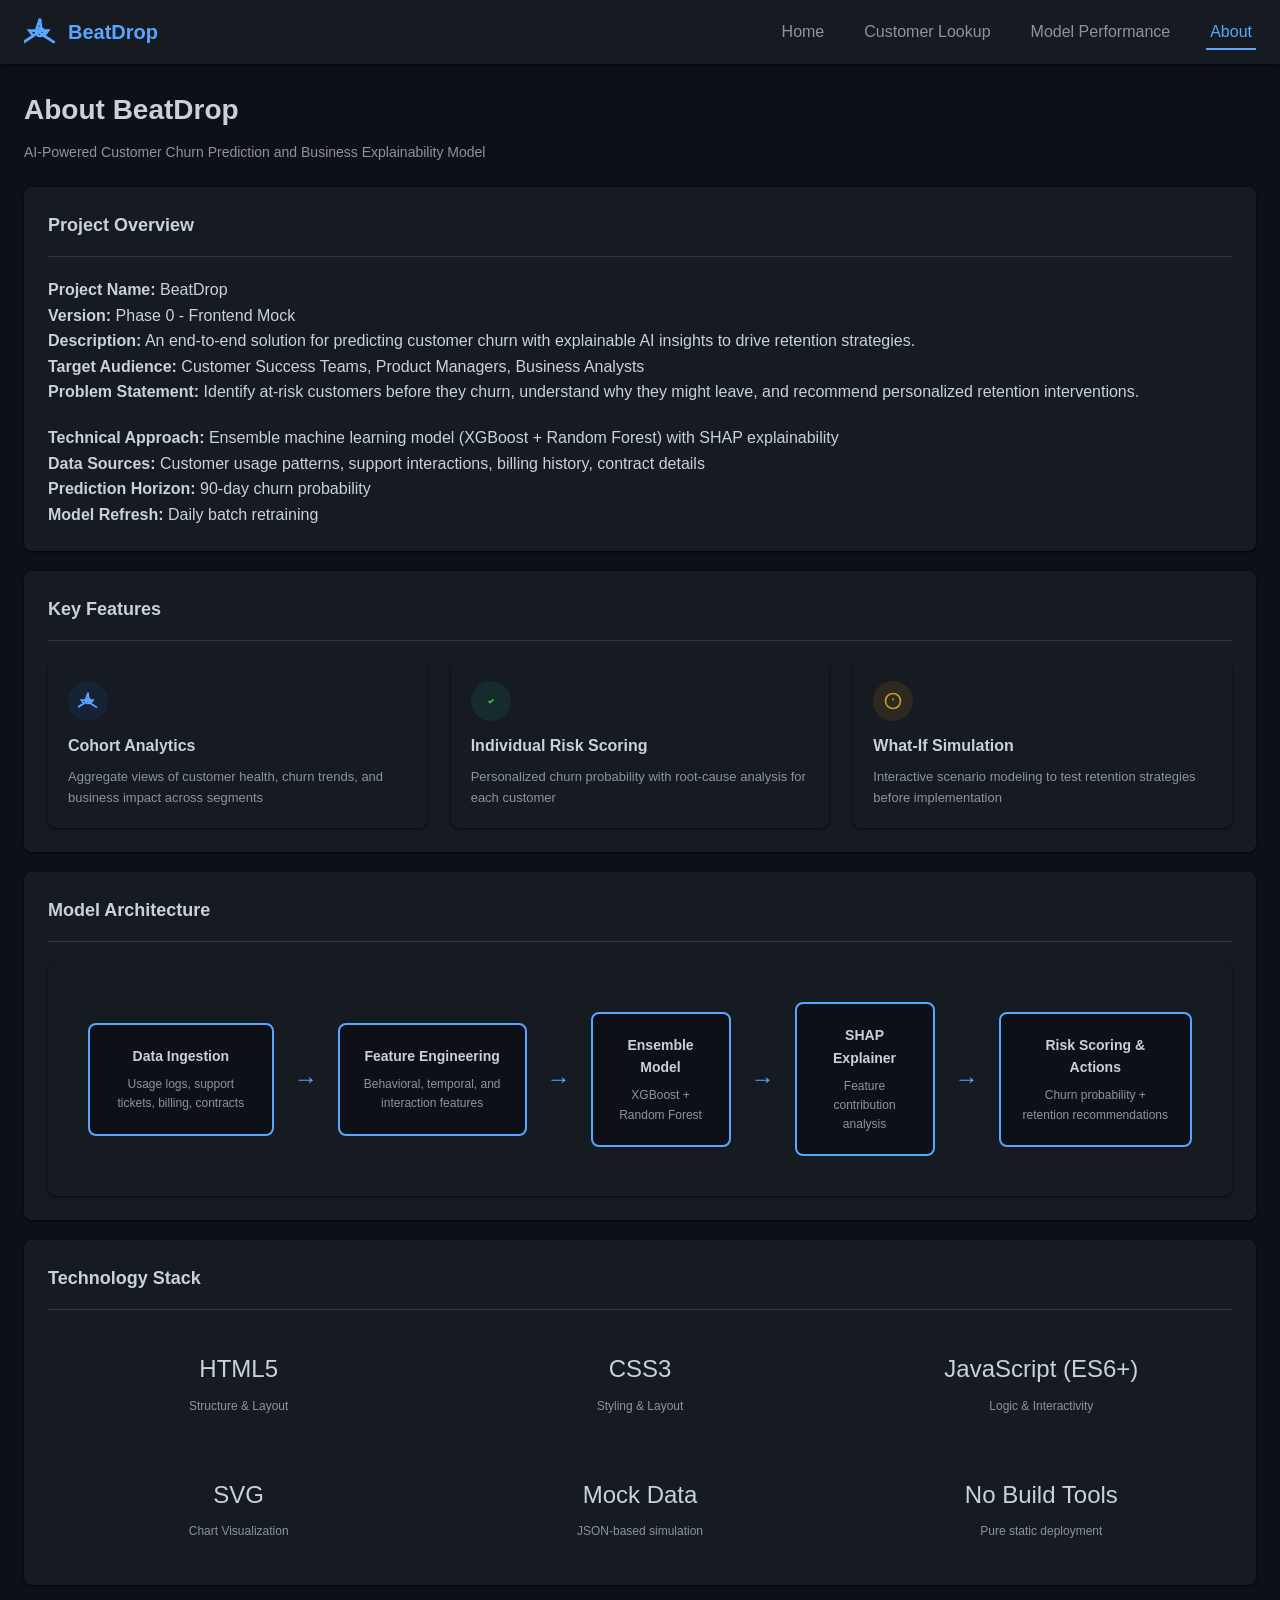
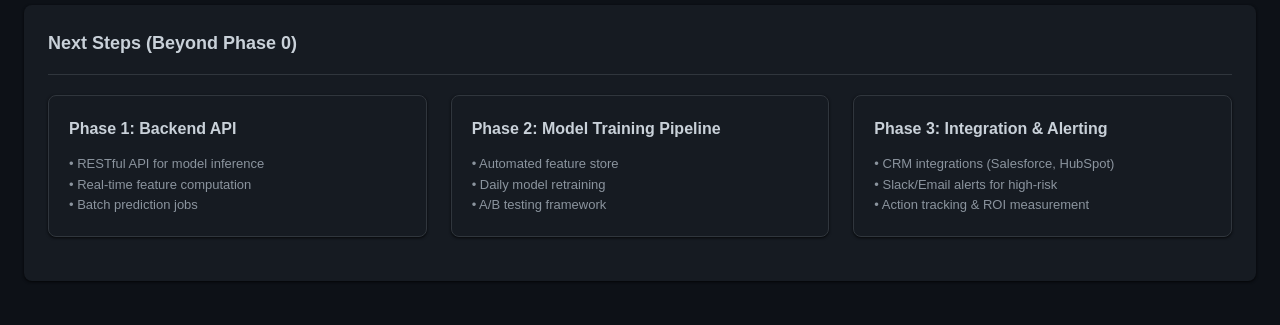
==== frontend/about.html @ 59d6cbef "Frontend creation" ====
<!DOCTYPE html>
<html lang="en">
<head>
  <meta charset="UTF-8">
  <meta name="viewport" content="width=device-width, initial-scale=1.0">
  <title>BeatDrop - About</title>
  <link rel="stylesheet" href="./css/styles.css">
</head>
<body>
  <nav class="navbar">
    <div class="nav-container">
      <a href="index.html" class="nav-brand">
        <svg viewBox="0 0 24 24" fill="none" stroke="currentColor" stroke-width="2">
          <path d="M12 2l-3 9h9l-3 4 8 5-12-8-12 8 8-5-3-4h9z"></path>
          <circle cx="12" cy="12" r="3"></circle>
        </svg>
        <span>BeatDrop</span>
      </a>
      <ul class="nav-links">
        <li><a href="index.html" data-page="home">Home</a></li>
        <li><a href="customer-lookup.html" data-page="customer-lookup">Customer Lookup</a></li>
        <li><a href="model-performance.html" data-page="model-performance">Model Performance</a></li>
        <li><a href="about.html" class="active" data-page="about">About</a></li>
      </ul>
    </div>
  </nav>

  <div class="container">
    <div class="page-header">
      <h1 class="page-title">About BeatDrop</h1>
      <p class="page-subtitle">AI-Powered Customer Churn Prediction and Business Explainability Model</p>
    </div>

    <div class="card mb-4">
      <div class="card-header">
        <h3 class="card-title">Project Overview</h3>
      </div>
      <div class="grid">
        <div>
          <p><strong>Project Name:</strong> BeatDrop</p>
          <p><strong>Version:</strong> Phase 0 - Frontend Mock</p>
          <p><strong>Description:</strong> An end-to-end solution for predicting customer churn with explainable AI insights to drive retention strategies.</p>
          <p><strong>Target Audience:</strong> Customer Success Teams, Product Managers, Business Analysts</p>
          <p><strong>Problem Statement:</strong> Identify at-risk customers before they churn, understand why they might leave, and recommend personalized retention interventions.</p>
        </div>
        <div>
          <p><strong>Technical Approach:</strong> Ensemble machine learning model (XGBoost + Random Forest) with SHAP explainability</p>
          <p><strong>Data Sources:</strong> Customer usage patterns, support interactions, billing history, contract details</p>
          <p><strong>Prediction Horizon:</strong> 90-day churn probability</p>
          <p><strong>Model Refresh:</strong> Daily batch retraining</p>
        </div>
      </div>
    </div>

    <div class="card mb-4">
      <div class="card-header">
        <h3 class="card-title">Key Features</h3>
      </div>
      <div class="grid grid-3" style="gap: 24px;">
        <div class="stat-card" style="padding: 20px;">
          <div class="stat-icon icon-primary">
            <svg viewBox="0 0 24 24" fill="none" stroke="currentColor" stroke-width="2">
              <path d="M12 2l-3 9h9l-3 4 8 5-12-8-12 8 8-5-3-4h9z"></path>
              <circle cx="12" cy="12" r="3"></circle>
            </svg>
          </div>
          <h4 style="margin: 12px 0 8px 0;">Cohort Analytics</h4>
          <p style="font-size: 13px; color: var(--text-secondary);">
            Aggregate views of customer health, churn trends, and business impact across segments
          </p>
        </div>

        <div class="stat-card" style="padding: 20px;">
          <div class="stat-icon icon-success">
            <svg viewBox="0 0 24 24" fill="none" stroke="currentColor" stroke-width="2">
              <path d="M9 12l2 2 4-4"></path>
            </svg>
          </div>
          <h4 style="margin: 12px 0 8px 0;">Individual Risk Scoring</h4>
          <p style="font-size: 13px; color: var(--text-secondary);">
            Personalized churn probability with root-cause analysis for each customer
          </p>
        </div>

        <div class="stat-card" style="padding: 20px;">
          <div class="stat-icon icon-warning">
            <svg viewBox="0 0 24 24" fill="none" stroke="currentColor" stroke-width="2">
              <path d="M12 9v2m0 4h.01M21 12a9 9 0 11-18 0 9 9 0 0118 0z"></path>
            </svg>
          </div>
          <h4 style="margin: 12px 0 8px 0;">What-If Simulation</h4>
          <p style="font-size: 13px; color: var(--text-secondary);">
            Interactive scenario modeling to test retention strategies before implementation
          </p>
        </div>
      </div>
    </div>

    <div class="card mb-4">
      <div class="card-header">
        <h3 class="card-title">Model Architecture</h3>
      </div>
      <div class="arch-diagram">
        <div class="arch-flow">
          <div class="arch-box">
            <h4>Data Ingestion</h4>
            <p>Usage logs, support tickets, billing, contracts</p>
          </div>
          <div class="arch-arrow">→</div>
          <div class="arch-box">
            <h4>Feature Engineering</h4>
            <p>Behavioral, temporal, and interaction features</p>
          </div>
          <div class="arch-arrow">→</div>
          <div class="arch-box">
            <h4>Ensemble Model</h4>
            <p>XGBoost + Random Forest</p>
          </div>
          <div class="arch-arrow">→</div>
          <div class="arch-box">
            <h4>SHAP Explainer</h4>
            <p>Feature contribution analysis</p>
          </div>
          <div class="arch-arrow">→</div>
          <div class="arch-box">
            <h4>Risk Scoring & Actions</h4>
            <p>Churn probability + retention recommendations</p>
          </div>
        </div>
      </div>
    </div>

    <div class="card mb-4">
      <div class="card-header">
        <h3 class="card-title">Technology Stack</h3>
      </div>
      <div class="grid grid-3">
        <div style="text-align: center; padding: 20px;">
          <div style="font-size: 24px; margin-bottom: 8px;">HTML5</div>
          <p style="font-size: 12px; color: var(--text-secondary);">Structure & Layout</p>
        </div>
        <div style="text-align: center; padding: 20px;">
          <div style="font-size: 24px; margin-bottom: 8px;">CSS3</div>
          <p style="font-size: 12px; color: var(--text-secondary);">Styling & Layout</p>
        </div>
        <div style="text-align: center; padding: 20px;">
          <div style="font-size: 24px; margin-bottom: 8px;">JavaScript (ES6+)</div>
          <p style="font-size: 12px; color: var(--text-secondary);">Logic & Interactivity</p>
        </div>
        <div style="text-align: center; padding: 20px;">
          <div style="font-size: 24px; margin-bottom: 8px;">SVG</div>
          <p style="font-size: 12px; color: var(--text-secondary);">Chart Visualization</p>
        </div>
        <div style="text-align: center; padding: 20px;">
          <div style="font-size: 24px; margin-bottom: 8px;">Mock Data</div>
          <p style="font-size: 12px; color: var(--text-secondary);">JSON-based simulation</p>
        </div>
        <div style="text-align: center; padding: 20px;">
          <div style="font-size: 24px; margin-bottom: 8px;">No Build Tools</div>
          <p style="font-size: 12px; color: var(--text-secondary);">Pure static deployment</p>
        </div>
      </div>
    </div>

    <div class="card">
      <div class="card-header">
        <h3 class="card-title">Next Steps (Beyond Phase 0)</h3>
      </div>
      <div style="display: grid; grid-template-columns: repeat(auto-fit, minmax(260px, 1fr)); gap: 24px;">
        <div class="card" style="padding: 20px; border: 1px solid var(--border); border-radius: 8px;">
          <h4 style="margin: 0 0 12px 0;">Phase 1: Backend API</h4>
          <p style="font-size: 13px; color: var(--text-secondary); margin: 0;">
            • RESTful API for model inference<br>
            • Real-time feature computation<br>
            • Batch prediction jobs
          </p>
        </div>
        <div class="card" style="padding: 20px; border: 1px solid var(--border); border-radius: 8px;">
          <h4 style="margin: 0 0 12px 0;">Phase 2: Model Training Pipeline</h4>
          <p style="font-size: 13px; color: var(--text-secondary); margin: 0;">
            • Automated feature store<br>
            • Daily model retraining<br>
            • A/B testing framework
          </p>
        </div>
        <div class="card" style="padding: 20px; border: 1px solid var(--border); border-radius: 8px;">
          <h4 style="margin: 0 0 12px 0;">Phase 3: Integration & Alerting</h4>
          <p style="font-size: 13px; color: var(--text-secondary); margin: 0;">
            • CRM integrations (Salesforce, HubSpot)<br>
            • Slack/Email alerts for high-risk<br>
            • Action tracking & ROI measurement
          </p>
        </div>
      </div>
    </div>
  </div>

  <script src="./js/config.js"></script>
  <script src="./js/api.js"></script>
  <script src="./js/mock-data.js"></script>
  <script src="./js/main.js"></script>
</body>
</html>
---- frontend/css/styles.css ----
/* BeatDrop Dashboard Styles */

:root {
  --primary: #58a6ff;
  --primary-dark: #3182ce;
  --primary-light: #79c0ff;
  --secondary: #8b949e;
  --success: #3fb950;
  --warning: #d29922;
  --danger: #f85149;
  --background: #0d1117;
  --surface: #161b22;
  --text-primary: #c9d1d9;
  --text-secondary: #8b949e;
  --border: #30363d;
  --border-radius: 8px;
  --shadow: 0 1px 3px rgba(0, 0, 0, 0.5), 0 1px 2px rgba(0, 0, 0, 0.3);
  --shadow-lg: 0 10px 15px -3px rgba(0, 0, 0, 0.5), 0 4px 6px -2px rgba(0, 0, 0, 0.3);
}

* {
  margin: 0;
  padding: 0;
  box-sizing: border-box;
}

body {
  font-family: 'Inter', -apple-system, BlinkMacSystemFont, 'Segoe UI', Roboto, Oxygen, Ubuntu, Cantarell, sans-serif;
  background: var(--background);
  color: var(--text-primary);
  line-height: 1.6;
  min-height: 100vh;
}

/* Navigation */
.navbar {
  background: var(--surface);
  box-shadow: var(--shadow);
  position: sticky;
  top: 0;
  z-index: 100;
  padding: 0 24px;
}

.nav-container {
  max-width: 1400px;
  margin: 0 auto;
  display: flex;
  justify-content: space-between;
  align-items: center;
  height: 64px;
}

.nav-brand {
  display: flex;
  align-items: center;
  gap: 12px;
  font-size: 20px;
  font-weight: 700;
  color: var(--primary);
  text-decoration: none;
}

.nav-brand svg {
  width: 32px;
  height: 32px;
}

.nav-links {
  display: flex;
  gap: 32px;
  list-style: none;
}

.nav-links a {
  text-decoration: none;
  color: var(--text-secondary);
  font-weight: 500;
  padding: 8px 4px;
  border-bottom: 2px solid transparent;
  transition: all 0.2s ease;
}

.nav-links a:hover,
.nav-links a.active {
  color: var(--primary);
  border-bottom-color: var(--primary);
}

/* Main Layout */
.container {
  max-width: 1400px;
  margin: 0 auto;
  padding: 24px;
}

.page-header {
  margin-bottom: 24px;
}

.page-title {
  font-size: 28px;
  font-weight: 700;
  color: var(--text-primary);
  margin-bottom: 8px;
}

.page-subtitle {
  color: var(--text-secondary);
  font-size: 14px;
}

/* Grid System */
.grid {
  display: grid;
  gap: 20px;
}

.grid-4 {
  grid-template-columns: repeat(4, 1fr);
}

.grid-3 {
  grid-template-columns: repeat(3, 1fr);
}

.grid-2 {
  grid-template-columns: repeat(2, 1fr);
}

.grid-auto {
  grid-template-columns: 2fr 1fr;
}

/* Stat Cards */
.stat-card {
  background: var(--surface);
  border-radius: var(--border-radius);
  padding: 20px;
  box-shadow: var(--shadow);
  transition: transform 0.2s ease, box-shadow 0.2s ease;
}

.stat-card:hover {
  transform: translateY(-2px);
  box-shadow: var(--shadow-lg);
}

.stat-card .stat-label {
  font-size: 13px;
  color: var(--text-secondary);
  text-transform: uppercase;
  letter-spacing: 0.5px;
  margin-bottom: 8px;
}

.stat-card .stat-value {
  font-size: 32px;
  font-weight: 700;
  margin-bottom: 4px;
}

.stat-card .stat-change {
  font-size: 12px;
  display: flex;
  align-items: center;
  gap: 4px;
}

.stat-card .stat-change.positive {
  color: var(--success);
}

.stat-card .stat-change.negative {
  color: var(--danger);
}

.stat-card .stat-icon {
  width: 40px;
  height: 40px;
  border-radius: 50%;
  display: flex;
  align-items: center;
  justify-content: center;
  margin-bottom: 12px;
}

.stat-card .stat-icon svg {
  width: 20px;
  height: 20px;
}

.icon-primary {
  background: rgba(37, 99, 235, 0.1);
  color: var(--primary);
}

.icon-success {
  background: rgba(16, 185, 128, 0.1);
  color: var(--success);
}

.icon-warning {
  background: rgba(245, 158, 11, 0.1);
  color: var(--warning);
}

.icon-danger {
  background: rgba(239, 68, 68, 0.1);
  color: var(--danger);
}

/* Cards */
.card {
  background: var(--surface);
  border-radius: var(--border-radius);
  padding: 24px;
  box-shadow: var(--shadow);
  margin-bottom: 20px;
}

.card-header {
  display: flex;
  justify-content: space-between;
  align-items: center;
  margin-bottom: 20px;
  padding-bottom: 16px;
  border-bottom: 1px solid var(--border);
}

.card-title {
  font-size: 18px;
  font-weight: 600;
  color: var(--text-primary);
}

.card-subtitle {
  font-size: 13px;
  color: var(--text-secondary);
}

/* Filters */
.filters {
  display: flex;
  gap: 12px;
  flex-wrap: wrap;
  margin-bottom: 20px;
}

.filter-btn {
  padding: 8px 16px;
  border: 1px solid var(--border);
  background: var(--surface);
  border-radius: 20px;
  font-size: 13px;
  cursor: pointer;
  transition: all 0.2s ease;
}

.filter-btn:hover,
.filter-btn.active {
  background: var(--primary);
  color: white;
  border-color: var(--primary);
}

/* Charts */
.chart-container {
  position: relative;
  height: 300px;
  margin-top: 16px;
}

.chart-wrapper {
  background: var(--surface);
  border-radius: var(--border-radius);
  padding: 20px;
  box-shadow: var(--shadow);
}

/* Tables */
.table-container {
  overflow-x: auto;
}

table {
  width: 100%;
  border-collapse: collapse;
}

th,
td {
  padding: 12px 16px;
  text-align: left;
  border-bottom: 1px solid var(--border);
}

th {
  font-size: 12px;
  text-transform: uppercase;
  letter-spacing: 0.5px;
  color: var(--text-secondary);
  font-weight: 600;
}

td {
  font-size: 14px;
}

tbody tr:hover {
  background: var(--background);
}

/* Forms & Controls */
.form-group {
  margin-bottom: 16px;
}

.form-label {
  display: block;
  font-size: 13px;
  font-weight: 500;
  margin-bottom: 6px;
  color: var(--text-primary);
}

.form-input {
  width: 100%;
  padding: 10px 12px;
  border: 1px solid var(--border);
  border-radius: var(--border-radius);
  font-size: 14px;
  transition: border-color 0.2s ease;
}

.form-input:focus {
  outline: none;
  border-color: var(--primary);
  box-shadow: 0 0 0 3px rgba(37, 99, 235, 0.1);
}

.slider-container {
  margin-bottom: 20px;
}

.slider-label {
  display: flex;
  justify-content: space-between;
  margin-bottom: 6px;
  font-size: 13px;
}

.slider-value {
  font-weight: 600;
  color: var(--primary);
}

.slider {
  width: 100%;
  height: 6px;
  -webkit-appearance: none;
  background: var(--border);
  border-radius: 3px;
  outline: none;
  cursor: pointer;
}

.slider::-webkit-slider-thumb {
  -webkit-appearation: none;
  width: 20px;
  height: 20px;
  background: var(--primary);
  border-radius: 50%;
  transition: transform 0.2s ease;
}

.slider::-webkit-slider-thumb:hover {
  transform: scale(1.2);
}

/* Buttons */
.btn {
  padding: 10px 20px;
  border: none;
  border-radius: var(--border-radius);
  font-size: 14px;
  font-weight: 500;
  cursor: pointer;
  transition: all 0.2s ease;
  display: inline-flex;
  align-items: center;
  gap: 8px;
}

.btn-primary {
  background: var(--primary);
  color: white;
}

.btn-primary:hover {
  background: var(--primary-dark);
}

.btn-secondary {
  background: var(--secondary);
  color: white;
}

.btn-outline {
  background: transparent;
  border: 1px solid var(--border);
  color: var(--text-primary);
}

.btn-outline:hover {
  background: var(--background);
}

/* Risk Badge */
.risk-badge {
  display: inline-block;
  padding: 4px 12px;
  border-radius: 20px;
  font-size: 12px;
  font-weight: 600;
  text-transform: uppercase;
}

.risk-low {
  background: rgba(16, 185, 128, 0.1);
  color: var(--success);
}

.risk-medium {
  background: rgba(245, 158, 11, 0.1);
  color: var(--warning);
}

.risk-high {
  background: rgba(239, 68, 68, 0.1);
  color: var(--danger);
}

/* SHAP Breakdown */
.shap-item {
  display: flex;
  align-items: center;
  padding: 12px 0;
  border-bottom: 1px solid var(--border);
}

.shap-item:last-child {
  border-bottom: none;
}

.shap-bar {
  height: 8px;
  border-radius: 4px;
  margin-right: 12px;
  flex-shrink: 0;
}

.shap-positive {
  background: linear-gradient(90deg, var(--danger), #fca5a5);
}

.shap-negative {
  background: linear-gradient(90deg, var(--success), #6ee7b7);
}

.shap-label {
  flex: 1;
  font-size: 13px;
}

.shap-value {
  font-size: 13px;
  font-weight: 600;
  min-width: 60px;
  text-align: right;
}

/* What-If Simulator */
.simulator-section {
  background: var(--background);
  border-radius: var(--border-radius);
  padding: 20px;
  margin-top: 20px;
}

.simulator-results {
  display: grid;
  grid-template-columns: repeat(3, 1fr);
  gap: 16px;
  margin-top: 20px;
}

.sim-result-card {
  background: var(--surface);
  padding: 16px;
  border-radius: var(--border-radius);
  text-align: center;
}

.sim-result-card .label {
  font-size: 12px;
  color: var(--text-secondary);
  margin-bottom: 4px;
}

.sim-result-card .value {
  font-size: 24px;
  font-weight: 700;
}

/* Architecture Diagram */
.arch-diagram {
  display: flex;
  align-items: center;
  justify-content: center;
  padding: 40px;
  background: var(--surface);
  border-radius: var(--border-radius);
  box-shadow: var(--shadow);
}

.arch-flow {
  display: flex;
  gap: 20px;
  align-items: center;
}

.arch-box {
  background: var(--background);
  border: 2px solid var(--primary);
  border-radius: var(--border-radius);
  padding: 20px;
  text-align: center;
  min-width: 140px;
}

.arch-box h4 {
  font-size: 14px;
  margin-bottom: 8px;
}

.arch-box p {
  font-size: 12px;
  color: var(--text-secondary);
}

.arch-arrow {
  font-size: 24px;
  color: var(--primary);
}

/* Responsive */
@media (max-width: 1024px) {
  .grid-4,
  .grid-3 {
    grid-template-columns: repeat(2, 1fr);
  }

  .grid-auto {
    grid-template-columns: 1fr;
  }
}

@media (max-width: 768px) {
  .grid-4,
  .grid-3,
  .grid-2 {
    grid-template-columns: 1fr;
  }

  .nav-container {
    padding: 0 16px;
  }

  .nav-links {
    gap: 16px;
  }
}

/* Utility Classes */
.mt-1 { margin-top: 8px; }
.mt-2 { margin-top: 16px; }
.mb-1 { margin-bottom: 8px; }
.mb-2 { margin-bottom: 16px; }
.text-center { text-align: center; }
.text-right { text-align: right; }
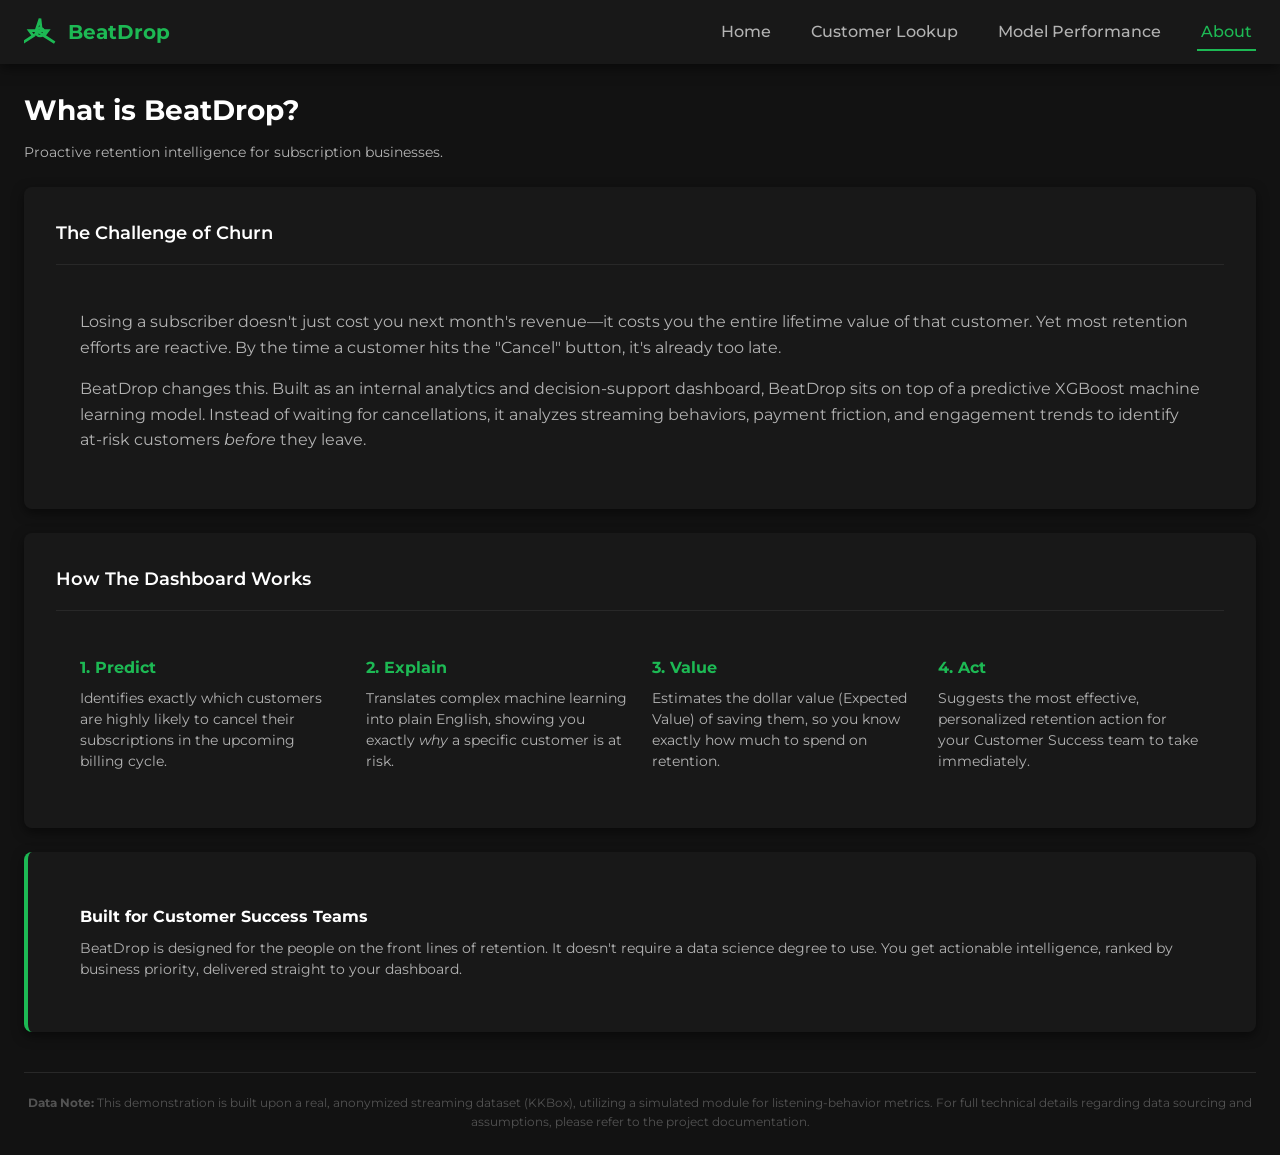
==== commit 0d9a3cd4: "Frontend orchestration" ====
--- a/frontend/about.html
+++ b/frontend/about.html
@@ -1,11 +1,13 @@
 <!DOCTYPE html>
 <html lang="en">
+
 <head>
   <meta charset="UTF-8">
   <meta name="viewport" content="width=device-width, initial-scale=1.0">
   <title>BeatDrop - About</title>
   <link rel="stylesheet" href="./css/styles.css">
 </head>
+
 <body>
   <nav class="navbar">
     <div class="nav-container">
@@ -27,177 +29,70 @@
 
   <div class="container">
     <div class="page-header">
-      <h1 class="page-title">About BeatDrop</h1>
-      <p class="page-subtitle">AI-Powered Customer Churn Prediction and Business Explainability Model</p>
+      <h1 class="page-title">What is BeatDrop?</h1>
+      <p class="page-subtitle">Proactive retention intelligence for subscription businesses.</p>
     </div>
 
-    <div class="card mb-4">
-      <div class="card-header">
-        <h3 class="card-title">Project Overview</h3>
-      </div>
-      <div class="grid">
-        <div>
-          <p><strong>Project Name:</strong> BeatDrop</p>
-          <p><strong>Version:</strong> Phase 0 - Frontend Mock</p>
-          <p><strong>Description:</strong> An end-to-end solution for predicting customer churn with explainable AI insights to drive retention strategies.</p>
-          <p><strong>Target Audience:</strong> Customer Success Teams, Product Managers, Business Analysts</p>
-          <p><strong>Problem Statement:</strong> Identify at-risk customers before they churn, understand why they might leave, and recommend personalized retention interventions.</p>
+    <div class="about-container">
+      <div class="card" style="margin-bottom: 24px;">
+        <div class="card-header">
+          <h3 class="card-title">The Challenge of Churn</h3>
         </div>
-        <div>
-          <p><strong>Technical Approach:</strong> Ensemble machine learning model (XGBoost + Random Forest) with SHAP explainability</p>
-          <p><strong>Data Sources:</strong> Customer usage patterns, support interactions, billing history, contract details</p>
-          <p><strong>Prediction Horizon:</strong> 90-day churn probability</p>
-          <p><strong>Model Refresh:</strong> Daily batch retraining</p>
-        </div>
-      </div>
-    </div>
-
-    <div class="card mb-4">
-      <div class="card-header">
-        <h3 class="card-title">Key Features</h3>
-      </div>
-      <div class="grid grid-3" style="gap: 24px;">
-        <div class="stat-card" style="padding: 20px;">
-          <div class="stat-icon icon-primary">
-            <svg viewBox="0 0 24 24" fill="none" stroke="currentColor" stroke-width="2">
-              <path d="M12 2l-3 9h9l-3 4 8 5-12-8-12 8 8-5-3-4h9z"></path>
-              <circle cx="12" cy="12" r="3"></circle>
-            </svg>
-          </div>
-          <h4 style="margin: 12px 0 8px 0;">Cohort Analytics</h4>
-          <p style="font-size: 13px; color: var(--text-secondary);">
-            Aggregate views of customer health, churn trends, and business impact across segments
+        <div class="card-content" style="padding: 24px;">
+          <p style="margin-bottom: 16px; color: var(--text-secondary); line-height: 1.6;">
+            Losing a subscriber doesn't just cost you next month's revenue—it costs you the entire lifetime value of that customer. Yet most retention efforts are reactive. By the time a customer hits the "Cancel" button, it's already too late.
           </p>
-        </div>
-
-        <div class="stat-card" style="padding: 20px;">
-          <div class="stat-icon icon-success">
-            <svg viewBox="0 0 24 24" fill="none" stroke="currentColor" stroke-width="2">
-              <path d="M9 12l2 2 4-4"></path>
-            </svg>
-          </div>
-          <h4 style="margin: 12px 0 8px 0;">Individual Risk Scoring</h4>
-          <p style="font-size: 13px; color: var(--text-secondary);">
-            Personalized churn probability with root-cause analysis for each customer
-          </p>
-        </div>
-
-        <div class="stat-card" style="padding: 20px;">
-          <div class="stat-icon icon-warning">
-            <svg viewBox="0 0 24 24" fill="none" stroke="currentColor" stroke-width="2">
-              <path d="M12 9v2m0 4h.01M21 12a9 9 0 11-18 0 9 9 0 0118 0z"></path>
-            </svg>
-          </div>
-          <h4 style="margin: 12px 0 8px 0;">What-If Simulation</h4>
-          <p style="font-size: 13px; color: var(--text-secondary);">
-            Interactive scenario modeling to test retention strategies before implementation
+          <p style="color: var(--text-secondary); line-height: 1.6;">
+            BeatDrop changes this. Built as an internal analytics and decision-support dashboard, BeatDrop sits on top of a predictive XGBoost machine learning model. Instead of waiting for cancellations, it analyzes streaming behaviors, payment friction, and engagement trends to identify at-risk customers <i>before</i> they leave.
           </p>
         </div>
       </div>
-    </div>
-
-    <div class="card mb-4">
-      <div class="card-header">
-        <h3 class="card-title">Model Architecture</h3>
-      </div>
-      <div class="arch-diagram">
-        <div class="arch-flow">
-          <div class="arch-box">
-            <h4>Data Ingestion</h4>
-            <p>Usage logs, support tickets, billing, contracts</p>
-          </div>
-          <div class="arch-arrow">→</div>
-          <div class="arch-box">
-            <h4>Feature Engineering</h4>
-            <p>Behavioral, temporal, and interaction features</p>
-          </div>
-          <div class="arch-arrow">→</div>
-          <div class="arch-box">
-            <h4>Ensemble Model</h4>
-            <p>XGBoost + Random Forest</p>
-          </div>
-          <div class="arch-arrow">→</div>
-          <div class="arch-box">
-            <h4>SHAP Explainer</h4>
-            <p>Feature contribution analysis</p>
-          </div>
-          <div class="arch-arrow">→</div>
-          <div class="arch-box">
-            <h4>Risk Scoring & Actions</h4>
-            <p>Churn probability + retention recommendations</p>
+      
+      <div class="card" style="margin-bottom: 24px;">
+        <div class="card-header">
+          <h3 class="card-title">How The Dashboard Works</h3>
+        </div>
+        <div class="card-content" style="padding: 24px;">
+          <div style="display: grid; grid-template-columns: repeat(auto-fit, minmax(200px, 1fr)); gap: 24px;">
+            <div>
+              <h4 style="color: var(--primary); margin-bottom: 8px;">1. Predict</h4>
+              <p style="font-size: 14px; color: var(--text-secondary); line-height: 1.5;">Identifies exactly which customers are highly likely to cancel their subscriptions in the upcoming billing cycle.</p>
+            </div>
+            <div>
+              <h4 style="color: var(--primary); margin-bottom: 8px;">2. Explain</h4>
+              <p style="font-size: 14px; color: var(--text-secondary); line-height: 1.5;">Translates complex machine learning into plain English, showing you exactly <i>why</i> a specific customer is at risk.</p>
+            </div>
+            <div>
+              <h4 style="color: var(--primary); margin-bottom: 8px;">3. Value</h4>
+              <p style="font-size: 14px; color: var(--text-secondary); line-height: 1.5;">Estimates the dollar value (Expected Value) of saving them, so you know exactly how much to spend on retention.</p>
+            </div>
+            <div>
+              <h4 style="color: var(--primary); margin-bottom: 8px;">4. Act</h4>
+              <p style="font-size: 14px; color: var(--text-secondary); line-height: 1.5;">Suggests the most effective, personalized retention action for your Customer Success team to take immediately.</p>
+            </div>
           </div>
         </div>
       </div>
-    </div>
 
-    <div class="card mb-4">
-      <div class="card-header">
-        <h3 class="card-title">Technology Stack</h3>
-      </div>
-      <div class="grid grid-3">
-        <div style="text-align: center; padding: 20px;">
-          <div style="font-size: 24px; margin-bottom: 8px;">HTML5</div>
-          <p style="font-size: 12px; color: var(--text-secondary);">Structure & Layout</p>
-        </div>
-        <div style="text-align: center; padding: 20px;">
-          <div style="font-size: 24px; margin-bottom: 8px;">CSS3</div>
-          <p style="font-size: 12px; color: var(--text-secondary);">Styling & Layout</p>
-        </div>
-        <div style="text-align: center; padding: 20px;">
-          <div style="font-size: 24px; margin-bottom: 8px;">JavaScript (ES6+)</div>
-          <p style="font-size: 12px; color: var(--text-secondary);">Logic & Interactivity</p>
-        </div>
-        <div style="text-align: center; padding: 20px;">
-          <div style="font-size: 24px; margin-bottom: 8px;">SVG</div>
-          <p style="font-size: 12px; color: var(--text-secondary);">Chart Visualization</p>
-        </div>
-        <div style="text-align: center; padding: 20px;">
-          <div style="font-size: 24px; margin-bottom: 8px;">Mock Data</div>
-          <p style="font-size: 12px; color: var(--text-secondary);">JSON-based simulation</p>
-        </div>
-        <div style="text-align: center; padding: 20px;">
-          <div style="font-size: 24px; margin-bottom: 8px;">No Build Tools</div>
-          <p style="font-size: 12px; color: var(--text-secondary);">Pure static deployment</p>
-        </div>
-      </div>
-    </div>
-
-    <div class="card">
-      <div class="card-header">
-        <h3 class="card-title">Next Steps (Beyond Phase 0)</h3>
-      </div>
-      <div style="display: grid; grid-template-columns: repeat(auto-fit, minmax(260px, 1fr)); gap: 24px;">
-        <div class="card" style="padding: 20px; border: 1px solid var(--border); border-radius: 8px;">
-          <h4 style="margin: 0 0 12px 0;">Phase 1: Backend API</h4>
-          <p style="font-size: 13px; color: var(--text-secondary); margin: 0;">
-            • RESTful API for model inference<br>
-            • Real-time feature computation<br>
-            • Batch prediction jobs
-          </p>
-        </div>
-        <div class="card" style="padding: 20px; border: 1px solid var(--border); border-radius: 8px;">
-          <h4 style="margin: 0 0 12px 0;">Phase 2: Model Training Pipeline</h4>
-          <p style="font-size: 13px; color: var(--text-secondary); margin: 0;">
-            • Automated feature store<br>
-            • Daily model retraining<br>
-            • A/B testing framework
-          </p>
-        </div>
-        <div class="card" style="padding: 20px; border: 1px solid var(--border); border-radius: 8px;">
-          <h4 style="margin: 0 0 12px 0;">Phase 3: Integration & Alerting</h4>
-          <p style="font-size: 13px; color: var(--text-secondary); margin: 0;">
-            • CRM integrations (Salesforce, HubSpot)<br>
-            • Slack/Email alerts for high-risk<br>
-            • Action tracking & ROI measurement
+      <div class="card" style="margin-bottom: 24px; border-left: 4px solid var(--primary);">
+        <div class="card-content" style="padding: 20px;">
+          <h4 style="margin-bottom: 8px;">Built for Customer Success Teams</h4>
+          <p style="font-size: 14px; color: var(--text-secondary); line-height: 1.5;">
+            BeatDrop is designed for the people on the front lines of retention. It doesn't require a data science degree to use. You get actionable intelligence, ranked by business priority, delivered straight to your dashboard.
           </p>
         </div>
       </div>
+      
+      <div style="font-size: 12px; color: var(--text-muted); text-align: center; margin-top: 40px; padding-top: 20px; border-top: 1px solid var(--border);">
+        <strong>Data Note:</strong> This demonstration is built upon a real, anonymized streaming dataset (KKBox), utilizing a simulated module for listening-behavior metrics. For full technical details regarding data sourcing and assumptions, please refer to the project documentation.
+      </div>
+
     </div>
   </div>
 
   <script src="./js/config.js"></script>
   <script src="./js/api.js"></script>
-  <script src="./js/mock-data.js"></script>
   <script src="./js/main.js"></script>
 </body>
+
 </html>
--- a/frontend/css/styles.css
+++ b/frontend/css/styles.css
@@ -1,21 +1,27 @@
 /* BeatDrop Dashboard Styles */
 
+@import url('https://fonts.googleapis.com/css2?family=Montserrat:wght@400;500;600;700&display=swap');
+
 :root {
-  --primary: #58a6ff;
-  --primary-dark: #3182ce;
-  --primary-light: #79c0ff;
-  --secondary: #8b949e;
-  --success: #3fb950;
-  --warning: #d29922;
-  --danger: #f85149;
-  --background: #0d1117;
-  --surface: #161b22;
-  --text-primary: #c9d1d9;
-  --text-secondary: #8b949e;
-  --border: #30363d;
+  /* Spotify Theme */
+  --primary: #1DB954;
+  --primary-hover: #1ed760;
+  --background: #121212;
+  --surface: #181818;
+  --surface-hover: #282828;
+  --border: #282828;
+  
+  --text-primary: #FFFFFF;
+  --text-secondary: #B3B3B3;
+  --text-muted: #535353;
+  
+  --danger: #E22134; /* Keeping Red for High Risk */
+  --warning: #F59E0B; /* Keeping Amber for Medium Risk */
+  --success: #1DB954; 
+  
+  --shadow: 0 4px 12px rgba(0, 0, 0, 0.5);
+  --shadow-lg: 0 8px 24px rgba(0, 0, 0, 0.5);
   --border-radius: 8px;
-  --shadow: 0 1px 3px rgba(0, 0, 0, 0.5), 0 1px 2px rgba(0, 0, 0, 0.3);
-  --shadow-lg: 0 10px 15px -3px rgba(0, 0, 0, 0.5), 0 4px 6px -2px rgba(0, 0, 0, 0.3);
 }
 
 * {
@@ -25,7 +31,7 @@
 }
 
 body {
-  font-family: 'Inter', -apple-system, BlinkMacSystemFont, 'Segoe UI', Roboto, Oxygen, Ubuntu, Cantarell, sans-serif;
+  font-family: 'Montserrat', sans-serif;
   background: var(--background);
   color: var(--text-primary);
   line-height: 1.6;
@@ -136,7 +142,7 @@
 .stat-card {
   background: var(--surface);
   border-radius: var(--border-radius);
-  padding: 20px;
+  padding: 24px;
   box-shadow: var(--shadow);
   transition: transform 0.2s ease, box-shadow 0.2s ease;
 }
@@ -214,7 +220,7 @@
 .card {
   background: var(--surface);
   border-radius: var(--border-radius);
-  padding: 24px;
+  padding: 32px;
   box-shadow: var(--shadow);
   margin-bottom: 20px;
 }
@@ -255,9 +261,14 @@
   font-size: 13px;
   cursor: pointer;
   transition: all 0.2s ease;
-}
-
-.filter-btn:hover,
+  color: var(--text-secondary);
+}
+
+.filter-btn:hover {
+  color: var(--text-primary);
+  background: var(--surface-hover);
+}
+
 .filter-btn.active {
   background: var(--primary);
   color: white;
